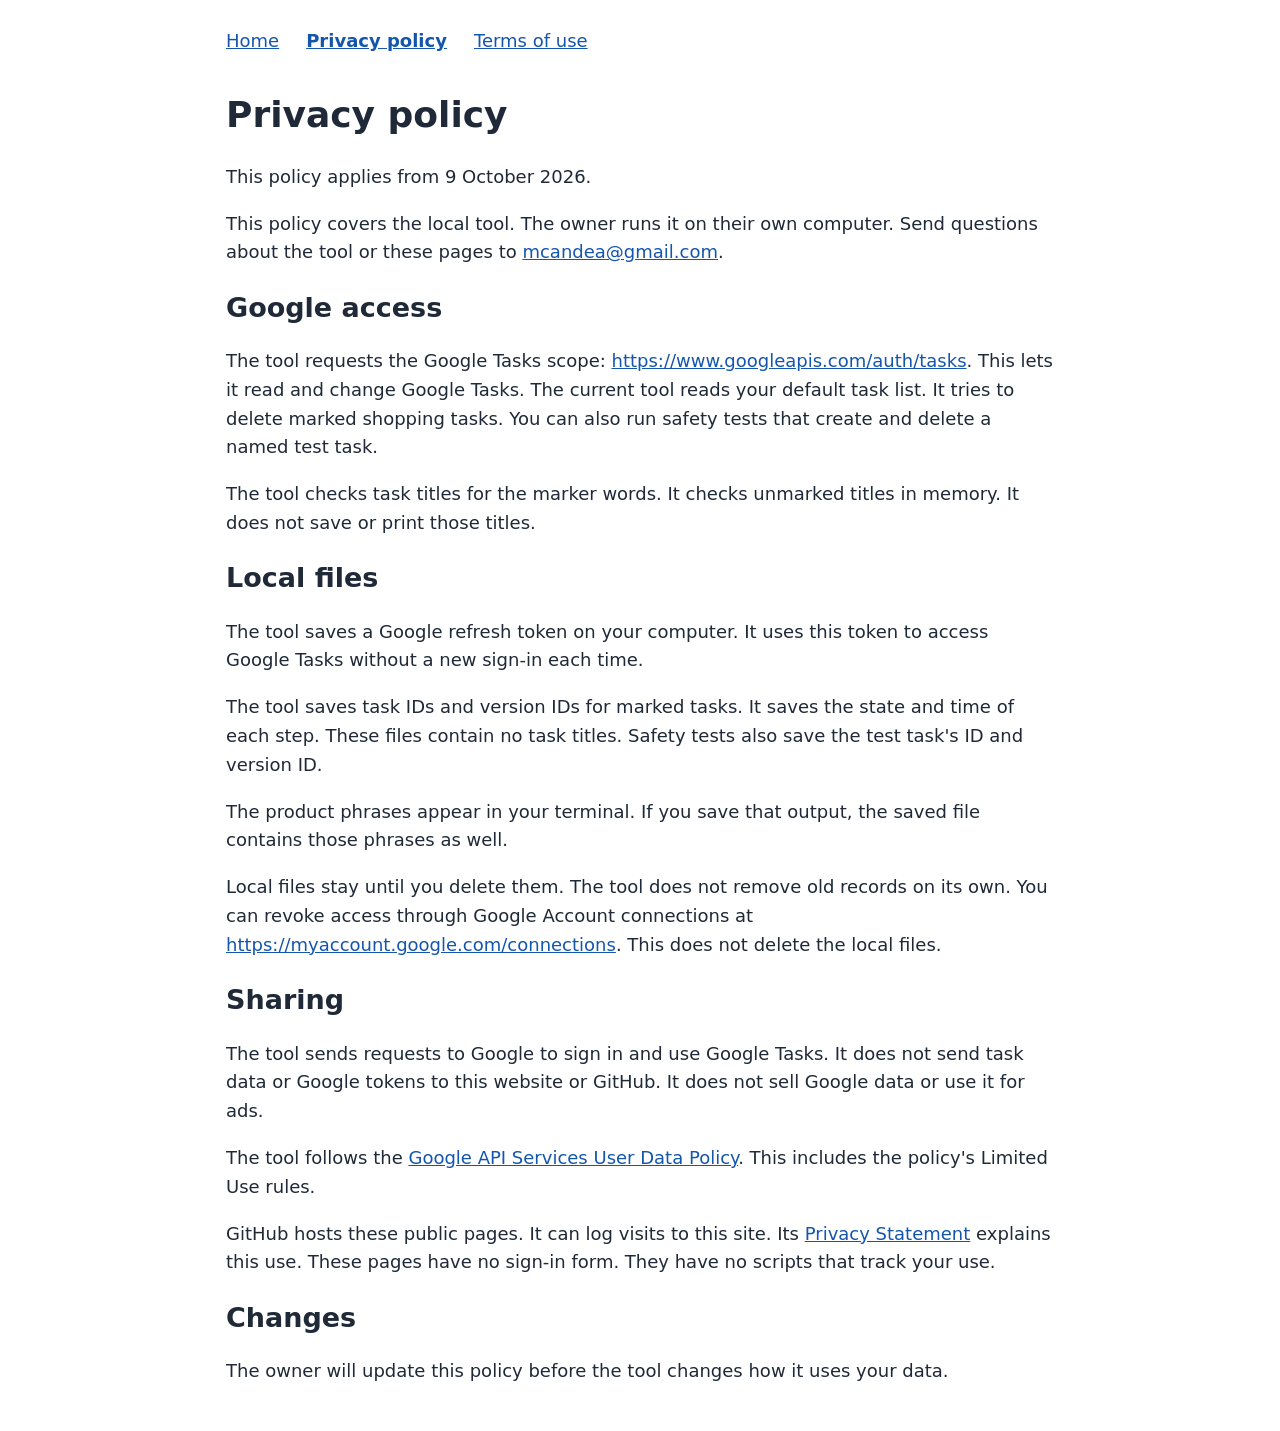
==== privacy.html @ 9136e719 "Publish Personal Google Tasks information pages Co-authored-by: Copilot App <223556219+Copilot@users" ====
<!doctype html>
<html lang="en">
<head>
  <meta charset="utf-8">
  <meta name="viewport" content="width=device-width, initial-scale=1">
  <title>Privacy policy | Personal Google Tasks</title>
  <link rel="stylesheet" href="styles.css">
</head>
<body>
  <nav aria-label="Information pages">
    <a href="./">Home</a>
    <a href="privacy.html" aria-current="page">Privacy policy</a>
    <a href="terms.html">Terms of use</a>
  </nav>
  <main>
    <h1>Privacy policy</h1>
    <p>This policy applies from 9 October 2026.</p>
    <p>This policy covers the local tool. The owner runs it on their own computer. Send questions about the tool or these pages to <a href="mailto:mcandea@gmail.com">mcandea@gmail.com</a>.</p>
    <h2>Google access</h2>
    <p>The tool requests the Google Tasks scope: <a href="https://www.googleapis.com/auth/tasks">https://www.googleapis.com/auth/tasks</a>. This lets it read and change Google Tasks. The current tool reads your default task list. It tries to delete marked shopping tasks. You can also run safety tests that create and delete a named test task.</p>
    <p>The tool checks task titles for the marker words. It checks unmarked titles in memory. It does not save or print those titles.</p>
    <h2>Local files</h2>
    <p>The tool saves a Google refresh token on your computer. It uses this token to access Google Tasks without a new sign-in each time.</p>
    <p>The tool saves task IDs and version IDs for marked tasks. It saves the state and time of each step. These files contain no task titles. Safety tests also save the test task's ID and version ID.</p>
    <p>The product phrases appear in your terminal. If you save that output, the saved file contains those phrases as well.</p>
    <p>Local files stay until you delete them. The tool does not remove old records on its own. You can revoke access through Google Account connections at <a href="https://myaccount.google.com/connections">https://myaccount.google.com/connections</a>. This does not delete the local files.</p>
    <h2>Sharing</h2>
    <p>The tool sends requests to Google to sign in and use Google Tasks. It does not send task data or Google tokens to this website or GitHub. It does not sell Google data or use it for ads.</p>
    <p>The tool follows the <a href="https://developers.google.com/terms/api-services-user-data-policy">Google API Services User Data Policy</a>. This includes the policy's Limited Use rules.</p>
    <p>GitHub hosts these public pages. It can log visits to this site. Its <a href="https://docs.github.com/en/site-policy/privacy-policies/github-privacy-statement">Privacy Statement</a> explains this use. These pages have no sign-in form. They have no scripts that track your use.</p>
    <h2>Changes</h2>
    <p>The owner will update this policy before the tool changes how it uses your data.</p>
  </main>
</body>
</html>
---- styles.css ----
:root {
  color-scheme: light;
  font: 1.125rem / 1.6 system-ui, sans-serif;
  color: #1f2937;
  background: #ffffff;
}

body {
  max-width: 46rem;
  margin: 0 auto;
  padding: 1.5rem;
  overflow-wrap: anywhere;
}

nav {
  display: flex;
  flex-wrap: wrap;
  gap: 0.5rem 1.5rem;
  margin-bottom: 2rem;
}

a {
  color: #1456ad;
}

a[aria-current="page"] {
  font-weight: bold;
}

:focus-visible {
  outline: 2px solid #1456ad;
  outline-offset: 4px;
}

h1,
h2 {
  line-height: 1.3;
}
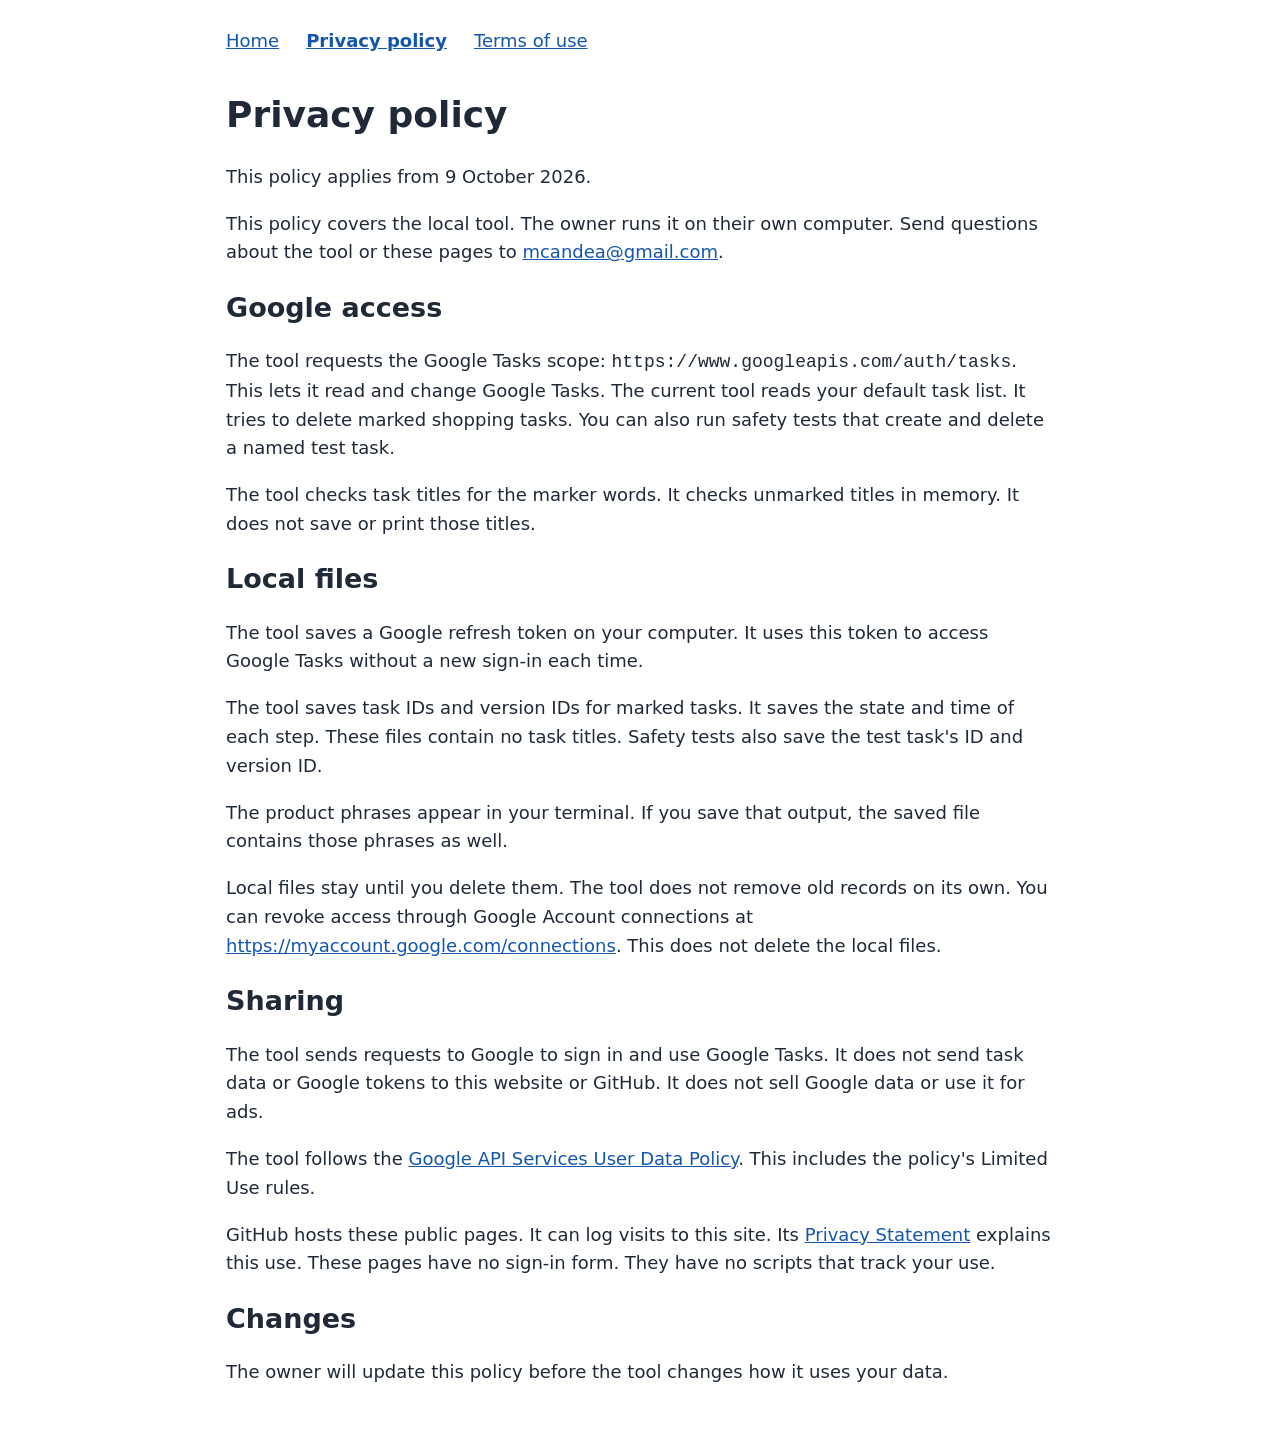
==== commit 70af53e6: "Display the Tasks permission as an identifier Co-authored-by: Copilot App <223556219+Copilot@users.n" ====
--- a/privacy.html
+++ b/privacy.html
@@ -17,7 +17,7 @@
     <p>This policy applies from 9 October 2026.</p>
     <p>This policy covers the local tool. The owner runs it on their own computer. Send questions about the tool or these pages to <a href="mailto:mcandea@gmail.com">mcandea@gmail.com</a>.</p>
     <h2>Google access</h2>
-    <p>The tool requests the Google Tasks scope: <a href="https://www.googleapis.com/auth/tasks">https://www.googleapis.com/auth/tasks</a>. This lets it read and change Google Tasks. The current tool reads your default task list. It tries to delete marked shopping tasks. You can also run safety tests that create and delete a named test task.</p>
+    <p>The tool requests the Google Tasks scope: <code>https://www.googleapis.com/auth/tasks</code>. This lets it read and change Google Tasks. The current tool reads your default task list. It tries to delete marked shopping tasks. You can also run safety tests that create and delete a named test task.</p>
     <p>The tool checks task titles for the marker words. It checks unmarked titles in memory. It does not save or print those titles.</p>
     <h2>Local files</h2>
     <p>The tool saves a Google refresh token on your computer. It uses this token to access Google Tasks without a new sign-in each time.</p>
@@ -33,4 +33,3 @@
   </main>
 </body>
 </html>
-
